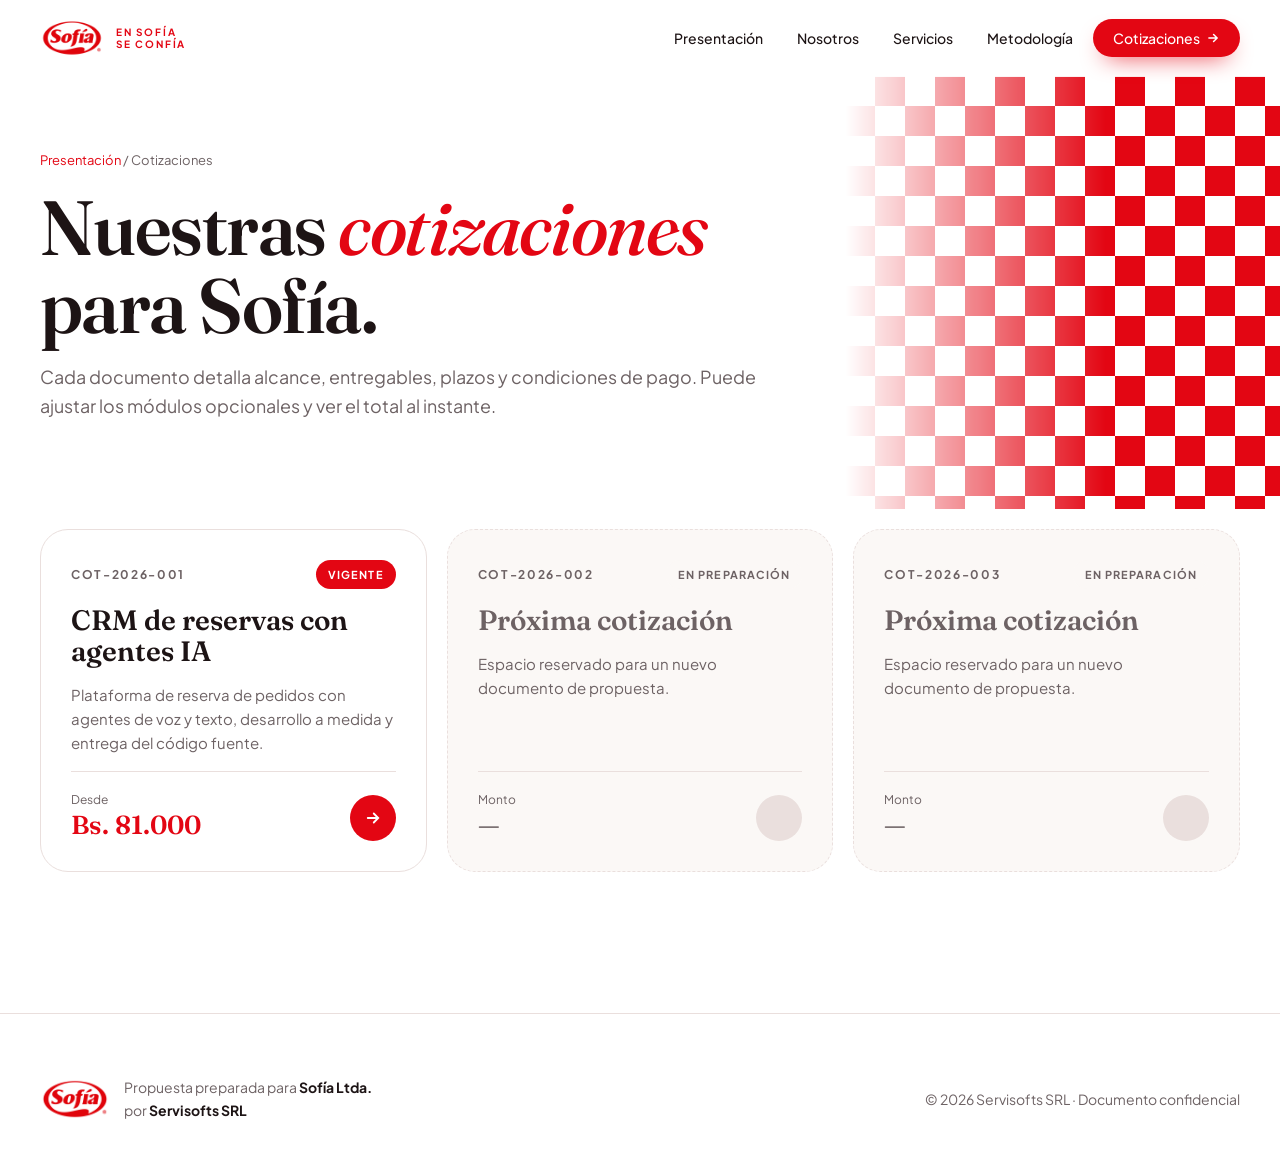
==== cotizaciones/index.html @ 91296dd4 "cambios" ====
<!DOCTYPE html>
<html lang="es" translate="no">
<head>
  <meta charset="UTF-8">
  <meta name="google" content="notranslate">
  <meta name="viewport" content="width=device-width, initial-scale=1.0, viewport-fit=cover">
  <title>Cotizaciones | Servisofts × Sofía</title>
  <link rel="icon" href="../image/logo.png">
  <link rel="preconnect" href="https://fonts.googleapis.com">
  <link rel="preconnect" href="https://fonts.gstatic.com" crossorigin>
  <link href="https://fonts.googleapis.com/css2?family=Fraunces:ital,opsz,wght@0,9..144,400..700;1,9..144,400..700&family=Plus+Jakarta+Sans:wght@400;500;600;700&display=swap" rel="stylesheet">
  <link rel="stylesheet" href="../style.css">
</head>
<body>

  <header class="nav">
    <div class="wrap nav__inner">
      <a class="nav__brand" href="../index.html" aria-label="Inicio">
        <img src="../image/logo.png" alt="Sofía">
        <small>En Sofía<br>se confía</small>
      </a>
      <button class="nav__toggle" aria-label="Abrir menú" aria-expanded="false">
        <svg width="20" height="20" viewBox="0 0 24 24" fill="none" stroke="currentColor" stroke-width="2.4" stroke-linecap="round"><path d="M4 7h16M4 12h16M4 17h10"/></svg>
      </button>
      <ul class="nav__links">
        <li><a href="../index.html#presentacion">Presentación</a></li>
        <li><a href="../index.html#nosotros">Nosotros</a></li>
        <li><a href="../index.html#servicios">Servicios</a></li>
        <li><a href="../index.html#metodologia">Metodología</a></li>
        <li><a class="nav__cta" href="index.html">Cotizaciones
            <svg width="14" height="14" viewBox="0 0 24 24" fill="none" stroke="currentColor" stroke-width="2.6" stroke-linecap="round"><path d="M5 12h14M13 6l6 6-6 6"/></svg></a></li>
      </ul>
    </div>
  </header>

  <main>
    <section class="page-hero">
      <div class="page-hero__strip checker checker--drift" aria-hidden="true"></div>
      <div class="wrap">
        <nav class="breadcrumb"><a href="../index.html">Presentación</a> / Cotizaciones</nav>
        <h1 class="display reveal">Nuestras <em>cotizaciones</em> para Sofía.</h1>
        <p class="lead reveal" data-delay="1">Cada documento detalla alcance, entregables, plazos y condiciones de pago. Puede ajustar los módulos opcionales y ver el total al instante.</p>
      </div>
    </section>

    <section class="section" style="padding-top:20px">
      <div class="wrap">
        <div class="quotes-grid">
          <a class="qcard reveal" href="crm-agentes-ia/">
            <div class="qcard__top"><span class="qcard__code">COT-2026-001</span><span class="tag tag--solid">Vigente</span></div>
            <h3>CRM de reservas con agentes IA</h3>
            <p>Plataforma de reserva de pedidos con agentes de voz y texto, desarrollo a medida y entrega del código fuente.</p>
            <div class="qcard__foot">
              <div class="qcard__price"><small>Desde</small><b>Bs. 81.000</b></div>
              <span class="qcard__arrow"><svg width="18" height="18" viewBox="0 0 24 24" fill="none" stroke="currentColor" stroke-width="2.4" stroke-linecap="round"><path d="M5 12h14M13 6l6 6-6 6"/></svg></span>
            </div>
          </a>

          <!-- Para agregar una cotización: duplique la carpeta crm-agentes-ia/, cambie el contenido
               y copie esta tarjeta como <a class="qcard" href="nuevo-archivo.html">…</a> -->
          <div class="qcard qcard--soon reveal" data-delay="1">
            <div class="qcard__top"><span class="qcard__code">COT-2026-002</span><span class="tag tag--muted">En preparación</span></div>
            <h3>Próxima cotización</h3>
            <p>Espacio reservado para un nuevo documento de propuesta.</p>
            <div class="qcard__foot"><div class="qcard__price"><small>Monto</small><b>—</b></div><span class="qcard__arrow"></span></div>
          </div>
          <div class="qcard qcard--soon reveal" data-delay="2">
            <div class="qcard__top"><span class="qcard__code">COT-2026-003</span><span class="tag tag--muted">En preparación</span></div>
            <h3>Próxima cotización</h3>
            <p>Espacio reservado para un nuevo documento de propuesta.</p>
            <div class="qcard__foot"><div class="qcard__price"><small>Monto</small><b>—</b></div><span class="qcard__arrow"></span></div>
          </div>
        </div>
      </div>
    </section>
  </main>

  <footer class="footer">
    <div class="wrap footer__inner">
      <div class="footer__brand">
        <img src="../image/logo.png" alt="Sofía">
        <div>Propuesta preparada para <b>Sofía Ltda.</b><br>por <b>Servisofts SRL</b></div>
      </div>
      <div>© <span data-year>2026</span> Servisofts SRL · Documento confidencial</div>
    </div>
  </footer>

  <script src="../index.js"></script>
</body>
</html>
---- style.css ----
/* ==========================================================
   Servisofts × Sofía — Propuesta
   Paleta: rojo Sofía + blanco, con el damero del backdrop
   ========================================================== */

:root {
  --red: #e30613;
  --red-deep: #b8000c;
  --red-ink: #7a0008;
  --white: #ffffff;
  --paper: #fbf8f6;
  --ink: #1d1415;
  --muted: #6d6264;
  --line: #eadfdd;
  --radius: 22px;
  --pill: 999px;
  --max: 1200px;
  --display: "Fraunces", Georgia, "Times New Roman", serif;
  --sans: "Plus Jakarta Sans", system-ui, -apple-system, "Segoe UI", sans-serif;
  --ease: cubic-bezier(.2, .7, .1, 1);
  --check: 72px;
}

*, *::before, *::after { box-sizing: border-box; }

html { scroll-behavior: smooth; scroll-padding-top: 90px; }

body {
  margin: 0;
  overflow-x: hidden;
  font-family: var(--sans);
  color: var(--ink);
  background: var(--white);
  line-height: 1.6;
  -webkit-font-smoothing: antialiased;
}

img { max-width: 100%; display: block; }
a { color: inherit; }

.wrap { width: min(var(--max), 100% - 40px); margin-inline: auto; }

/* ---------- Damero (patrón del backdrop) ---------- */
.checker {
  background:
    conic-gradient(var(--red) 25%, var(--white) 0 50%, var(--red) 0 75%, var(--white) 0)
    0 0 / var(--check) var(--check);
}
.checker--drift { animation: drift 18s linear infinite; }
@keyframes drift { to { background-position: var(--check) var(--check); } }

/* ---------- Navegación ---------- */
.nav {
  position: fixed;
  inset: 0 0 auto 0;
  z-index: 50;
  padding-top: env(safe-area-inset-top, 0px);
  background: rgba(255, 255, 255, .86);
  backdrop-filter: saturate(1.4) blur(14px);
  -webkit-backdrop-filter: saturate(1.4) blur(14px);
  border-bottom: 1px solid transparent;
  transition: border-color .3s, box-shadow .3s;
}
.nav.is-scrolled { border-color: var(--line); box-shadow: 0 8px 30px -18px rgba(122, 0, 8, .35); }

.nav__inner {
  display: flex;
  align-items: center;
  gap: 28px;
  height: 76px;
}
.nav__brand { display: flex; align-items: center; gap: 12px; text-decoration: none; }
.nav__brand img { width: 64px; height: auto; margin: -8px 0; }
.nav__brand small {
  font-size: 10px;
  letter-spacing: .18em;
  text-transform: uppercase;
  color: var(--red);
  font-weight: 700;
  line-height: 1.25;
}

.nav__links {
  display: flex;
  align-items: center;
  gap: 6px;
  margin-left: auto;
  list-style: none;
  padding: 0;
  margin-block: 0;
}
.nav__links > li { position: relative; }
.nav__links a,
.nav__links button {
  display: inline-flex;
  align-items: center;
  gap: 6px;
  padding: 10px 14px;
  font: 500 14px/1 var(--sans);
  color: var(--ink);
  text-decoration: none;
  background: none;
  border: 0;
  border-radius: var(--pill);
  cursor: pointer;
  transition: color .2s, background .2s;
}
.nav__links a:hover,
.nav__links button:hover { color: var(--red); }
.nav__links a[aria-current="page"] {
  text-decoration: underline;
  text-underline-offset: 6px;
  text-decoration-thickness: 2px;
}

.nav__cta {
  background: var(--red) !important;
  color: var(--white) !important;
  padding: 12px 20px !important;
  box-shadow: 0 10px 24px -12px var(--red);
}
.nav__cta:hover { background: var(--red-deep) !important; }
.nav__cta svg { transition: transform .3s var(--ease); }
.has-menu.is-open .nav__cta svg { transform: rotate(180deg); }

/* Menú desplegable de cotizaciones */
.menu {
  position: absolute;
  right: 0;
  top: calc(100% + 12px);
  width: 340px;
  padding: 10px;
  background: var(--white);
  border: 1px solid var(--line);
  border-radius: 18px;
  box-shadow: 0 30px 60px -30px rgba(122, 0, 8, .45);
  opacity: 0;
  visibility: hidden;
  transform: translateY(-6px);
  transition: opacity .25s, transform .25s var(--ease), visibility .25s;
}
.has-menu.is-open .menu { opacity: 1; visibility: visible; transform: none; }
.menu__head {
  padding: 10px 12px 12px;
  font-size: 11px;
  letter-spacing: .16em;
  text-transform: uppercase;
  color: var(--muted);
  font-weight: 700;
}
.menu a {
  display: grid !important;
  grid-template-columns: 40px 1fr;
  gap: 12px;
  align-items: center;
  padding: 10px 12px !important;
  border-radius: 12px !important;
  line-height: 1.3 !important;
}
.menu a:hover { background: var(--paper); color: var(--ink) !important; }
.menu a b { display: block; font-weight: 600; font-size: 14px; }
.menu a span { font-size: 12px; color: var(--muted); }
.menu__num {
  width: 40px;
  height: 40px;
  border-radius: 12px;
  display: grid;
  place-items: center;
  font: italic 600 16px var(--display);
  color: var(--white);
  background: var(--red);
}
.menu__all {
  display: flex !important;
  justify-content: center;
  margin-top: 6px;
  color: var(--red) !important;
  font-weight: 600 !important;
  border-top: 1px solid var(--line);
  border-radius: 0 !important;
  padding-top: 14px !important;
}
.menu__all:hover { background: none !important; }

.nav__toggle {
  display: none;
  margin-left: auto;
  width: 44px;
  height: 44px;
  border: 0;
  border-radius: 50%;
  background: var(--red);
  color: var(--white);
  cursor: pointer;
}

/* ---------- Botones ---------- */
.btn {
  display: inline-flex;
  align-items: center;
  gap: 10px;
  padding: 15px 28px;
  font: 600 15px/1 var(--sans);
  letter-spacing: .01em;
  border-radius: var(--pill);
  text-decoration: none;
  border: 2px solid var(--red);
  transition: background .25s, color .25s, transform .25s var(--ease), box-shadow .25s;
}
.btn--red { background: var(--red); color: var(--white); box-shadow: 0 16px 30px -16px var(--red); }
.btn--red:hover { background: var(--red-deep); border-color: var(--red-deep); transform: translateY(-2px); }
.btn--ghost { color: var(--red); background: var(--white); }
.btn--ghost:hover { background: var(--red); color: var(--white); }
.btn--white { background: var(--white); color: var(--red); border-color: var(--white); }
.btn--white:hover { transform: translateY(-2px); box-shadow: 0 16px 30px -16px rgba(0, 0, 0, .5); }

/* ---------- Tipografía ---------- */
.eyebrow {
  display: inline-flex;
  align-items: center;
  gap: 10px;
  font-size: 12px;
  font-weight: 700;
  letter-spacing: .2em;
  text-transform: uppercase;
  color: var(--red);
}
.eyebrow::before {
  content: "";
  width: 14px;
  height: 14px;
  background:
    conic-gradient(var(--red) 25%, transparent 0 50%, var(--red) 0 75%, transparent 0) 0 0 / 7px 7px;
  outline: 1px solid var(--red);
}

.display {
  font-family: var(--display);
  font-weight: 600;
  letter-spacing: -.02em;
  line-height: 1.02;
  margin: 0;
}
.display em { font-style: italic; color: var(--red); font-weight: 500; }

.lead { font-size: clamp(16px, 1.4vw, 19px); color: var(--muted); max-width: 58ch; }

/* ---------- Hero ---------- */
.hero {
  position: relative;
  min-height: 100svh;
  display: grid;
  grid-template-columns: minmax(0, 1.05fr) minmax(0, 1fr);
  padding-top: 76px;
  overflow: hidden;
}
.hero__copy {
  display: flex;
  flex-direction: column;
  justify-content: center;
  gap: 28px;
  padding: 60px clamp(20px, 6vw, 90px);
}
.hero__title { font-size: clamp(44px, 6.4vw, 96px); }
.hero__meta {
  display: flex;
  flex-wrap: wrap;
  gap: 28px;
  padding-top: 26px;
  border-top: 1px solid var(--line);
  font-size: 13px;
  color: var(--muted);
}
.hero__meta b { display: block; color: var(--ink); font-size: 15px; }
.hero__actions { display: flex; flex-wrap: wrap; gap: 12px; }

.hero__art { position: relative; --check: 88px; }
.hero__art::after {
  content: "";
  position: absolute;
  inset: 0;
  background: linear-gradient(90deg, var(--white) 0%, rgba(255, 255, 255, 0) 22%);
  pointer-events: none;
}
.hero__oval {
  position: absolute;
  left: 50%;
  top: 50%;
  width: min(78%, 480px);
  aspect-ratio: 1.6;
  translate: -50% -50%;
  display: grid;
  place-items: center;
  background: var(--white);
  border-radius: 50%;
  box-shadow: 0 40px 80px -30px rgba(122, 0, 8, .6), 0 0 0 10px rgba(255, 255, 255, .5);
  z-index: 1;
  overflow: hidden;
  animation: float 7s ease-in-out infinite;
}
.hero__oval img {
  position: absolute;
  inset: 0;
  width: 100%;
  height: 100%;
  object-fit: cover;          /* recorta el blanco sobrante del PNG cuadrado */
  transform: scale(.86);      /* margen para que el óvalo del logo respire */
}
@keyframes float { 50% { transform: translateY(-12px) rotate(-1.5deg); } }

.hero__badge {
  position: absolute;
  z-index: 2;
  right: 8%;
  bottom: 12%;
  padding: 16px 22px;
  background: var(--red);
  color: var(--white);
  border-radius: 18px;
  font-size: 13px;
  line-height: 1.3;
  box-shadow: 0 20px 40px -20px rgba(0, 0, 0, .5);
  rotate: -4deg;
}
.hero__badge b { display: block; font: italic 600 26px/1.1 var(--display); }

/* ---------- Cinta ---------- */
.ribbon {
  background: var(--red);
  color: var(--white);
  overflow: hidden;
  padding: 18px 0;
}
.ribbon__track {
  display: flex;
  gap: 48px;
  width: max-content;
  animation: marquee 32s linear infinite;
  font: italic 500 clamp(22px, 2.6vw, 34px)/1 var(--display);
  white-space: nowrap;
}
.ribbon__track span::after { content: "✦"; margin-left: 48px; font-style: normal; font-size: .6em; vertical-align: middle; }
@keyframes marquee { to { transform: translateX(-50%); } }

/* ---------- Secciones ---------- */
.section { padding-block: clamp(80px, 11vw, 150px); }
.section--paper { background: var(--paper); }
.section__head {
  display: grid;
  grid-template-columns: 110px 1fr;
  gap: 24px;
  margin-bottom: 64px;
}
.section__num {
  font: italic 500 64px/1 var(--display);
  color: var(--red);
  -webkit-text-stroke: 0;
}
.section__head h2 { font-size: clamp(34px, 4.6vw, 64px); margin-top: 14px; }
.section__head .lead { margin-top: 18px; }

/* Nosotros */
.about {
  display: grid;
  grid-template-columns: 1.2fr 1fr;
  gap: clamp(30px, 6vw, 80px);
  align-items: start;
}
.about__text p { font-size: 18px; margin: 0 0 18px; }
.about__text p:first-child::first-letter {
  float: left;
  font: italic 600 86px/.8 var(--display);
  color: var(--red);
  margin: 8px 12px 0 0;
}
.stats { display: grid; grid-template-columns: 1fr 1fr; gap: 14px; }
.stat {
  padding: 26px;
  border-radius: var(--radius);
  background: var(--white);
  border: 1px solid var(--line);
}
.stat:nth-child(2), .stat:nth-child(3) { background: var(--red); color: var(--white); border-color: var(--red); }
.stat b { display: block; font: 600 48px/1 var(--display); letter-spacing: -.02em; }
.stat span { font-size: 14px; opacity: .8; }

/* Reto / citas */
.quote {
  position: relative;
  margin: 0;
  padding: clamp(40px, 6vw, 80px);
  border-radius: 36px;
  color: var(--white);
  background: var(--red);
  overflow: hidden;
}
.quote::before {
  content: "";
  position: absolute;
  right: -40px;
  top: -40px;
  width: 280px;
  height: 280px;
  --check: 56px;
  background:
    conic-gradient(rgba(255,255,255,.14) 25%, transparent 0 50%, rgba(255,255,255,.14) 0 75%, transparent 0)
    0 0 / var(--check) var(--check);
  border-radius: 50%;
}
.quote p {
  position: relative;
  margin: 0;
  font: italic 400 clamp(26px, 3.4vw, 46px)/1.2 var(--display);
  max-width: 24ch;
}
.quote cite { position: relative; display: block; margin-top: 26px; font: normal 600 13px var(--sans); letter-spacing: .16em; text-transform: uppercase; opacity: .85; }

.goals { display: grid; grid-template-columns: repeat(3, 1fr); gap: 18px; margin-top: 18px; }
.goal { padding: 30px; border: 1px solid var(--line); border-radius: var(--radius); background: var(--white); }
.goal h3 { margin: 16px 0 8px; font: 600 22px/1.2 var(--display); }
.goal p { margin: 0; color: var(--muted); font-size: 15px; }
.goal__icon {
  width: 48px; height: 48px;
  display: grid; place-items: center;
  border-radius: 14px;
  background: #fde9ea;
  color: var(--red);
}

/* Servicios */
.services { display: grid; grid-template-columns: repeat(4, 1fr); gap: 1px; background: var(--line); border: 1px solid var(--line); border-radius: var(--radius); overflow: hidden; }
.service {
  position: relative;
  padding: 36px 28px 40px;
  background: var(--white);
  transition: background .35s, color .35s;
  isolation: isolate;
}
.service::after {
  content: "";
  position: absolute;
  inset: auto 0 0 0;
  height: 6px;
  --check: 12px;
  background: conic-gradient(var(--red) 25%, var(--white) 0 50%, var(--red) 0 75%, var(--white) 0) 0 0 / var(--check) var(--check);
  transform: scaleX(0);
  transform-origin: left;
  transition: transform .5s var(--ease);
}
.service:hover::after { transform: scaleX(1); }
.service__n { font: italic 500 15px var(--display); color: var(--red); }
.service h3 { font: 600 24px/1.15 var(--display); margin: 60px 0 12px; }
.service p { margin: 0; font-size: 15px; color: var(--muted); }
.service ul { margin: 18px 0 0; padding: 0; list-style: none; font-size: 14px; }
.service li { padding: 6px 0; border-top: 1px dashed var(--line); }

/* Metodología */
.steps { position: relative; display: grid; grid-template-columns: repeat(5, 1fr); gap: 16px; counter-reset: step; }
.steps::before {
  content: "";
  position: absolute;
  left: 0; right: 0; top: 27px;
  height: 2px;
  background: repeating-linear-gradient(90deg, var(--red) 0 10px, transparent 10px 18px);
}
.step { position: relative; counter-increment: step; }
.step__dot {
  width: 56px; height: 56px;
  display: grid; place-items: center;
  border-radius: 50%;
  background: var(--white);
  border: 2px solid var(--red);
  color: var(--red);
  font: italic 600 20px var(--display);
}
.step:nth-child(odd) .step__dot { background: var(--red); color: var(--white); }
.step__dot::before { content: counter(step, decimal-leading-zero); }
.step h3 { margin: 22px 0 6px; font: 600 20px/1.2 var(--display); }
.step p { margin: 0; font-size: 14px; color: var(--muted); }
.step small { display: inline-block; margin-top: 12px; font-size: 12px; font-weight: 700; letter-spacing: .1em; text-transform: uppercase; color: var(--red); }

/* Tarjetas de cotización */
.quotes-grid { display: grid; grid-template-columns: repeat(auto-fill, minmax(290px, 1fr)); gap: 20px; }
.qcard {
  position: relative;
  display: flex;
  flex-direction: column;
  gap: 16px;
  min-height: 320px;
  padding: 30px;
  border-radius: 28px;
  background: var(--white);
  border: 1px solid var(--line);
  text-decoration: none;
  overflow: hidden;
  transition: transform .4s var(--ease), box-shadow .4s, border-color .4s;
}
.qcard:hover { transform: translateY(-6px); border-color: var(--red); box-shadow: 0 30px 60px -30px rgba(122, 0, 8, .45); }
.qcard__top { display: flex; justify-content: space-between; align-items: center; }
.qcard__code { font-size: 12px; font-weight: 700; letter-spacing: .14em; color: var(--muted); }
.tag {
  padding: 6px 12px;
  font-size: 11px;
  font-weight: 700;
  letter-spacing: .1em;
  text-transform: uppercase;
  border-radius: var(--pill);
  background: #fde9ea;
  color: var(--red);
}
.tag--solid { background: var(--red); color: var(--white); }
.tag--muted { background: var(--paper); color: var(--muted); }
.qcard h3 { margin: 0; font: 600 28px/1.1 var(--display); }
.qcard p { margin: 0; color: var(--muted); font-size: 15px; }
.qcard__foot { margin-top: auto; display: flex; align-items: end; justify-content: space-between; padding-top: 18px; border-top: 1px solid var(--line); }
.qcard__price small { display: block; font-size: 12px; color: var(--muted); }
.qcard__price b { font: 600 26px var(--display); color: var(--red); }
.qcard__arrow {
  width: 46px; height: 46px;
  display: grid; place-items: center;
  border-radius: 50%;
  background: var(--red);
  color: var(--white);
  transition: transform .4s var(--ease);
}
.qcard:hover .qcard__arrow { transform: rotate(-45deg); }
.qcard--soon { background: var(--paper); border-style: dashed; pointer-events: none; }
.qcard--soon h3, .qcard--soon .qcard__price b { color: var(--muted); }
.qcard--soon .qcard__arrow { background: var(--line); }

.quote-link {
  display: flex;
  align-items: center;
  justify-content: space-between;
  gap: 20px;
  padding: 28px 32px;
  border-radius: 28px;
  border: 1px solid var(--line);
  text-decoration: none;
  transition: border-color .4s, box-shadow .4s, transform .4s var(--ease);
}
.quote-link:hover { transform: translateY(-4px); border-color: var(--red); box-shadow: 0 30px 60px -30px rgba(122, 0, 8, .45); }
.quote-link b { display: block; font: 600 clamp(24px, 3vw, 34px)/1.1 var(--display); }
.quote-link__text span { color: var(--muted); font-size: 15px; }
.quote-link:hover .qcard__arrow { transform: rotate(-45deg); }

/* CTA final */
.cta {
  position: relative;
  padding: clamp(60px, 9vw, 120px) clamp(24px, 6vw, 90px);
  border-radius: 40px;
  overflow: hidden;
  text-align: center;
  --check: 64px;
}
.cta__panel {
  position: relative;
  max-width: 720px;
  margin-inline: auto;
  padding: clamp(36px, 6vw, 64px);
  background: var(--white);
  border-radius: 32px;
  box-shadow: 0 40px 80px -30px rgba(122, 0, 8, .6);
}
.cta__panel h2 { font-size: clamp(32px, 4.4vw, 56px); }
.cta__panel .lead { margin: 18px auto 30px; }
.cta__contact { display: flex; flex-wrap: wrap; justify-content: center; gap: 12px; }

/* ---------- Footer ---------- */
.footer { padding: 50px 0 calc(40px + env(safe-area-inset-bottom, 0px)); border-top: 1px solid var(--line); font-size: 14px; color: var(--muted); }
.footer__inner { display: flex; flex-wrap: wrap; justify-content: space-between; align-items: center; gap: 20px; }
.footer__brand { display: flex; align-items: center; gap: 14px; }
.footer__brand img { width: 70px; }
.footer b { color: var(--ink); }

/* ---------- Páginas internas (cotizaciones) ---------- */
.page-hero {
  position: relative;
  padding: 150px 0 70px;
  overflow: hidden;
}
.page-hero__strip {
  position: absolute;
  right: 0; top: 76px; bottom: 0;
  width: 34%;
  --check: 60px;
  mask-image: linear-gradient(90deg, transparent, #000 60%);
  -webkit-mask-image: linear-gradient(90deg, transparent, #000 60%);
}
.page-hero h1 { font-size: clamp(42px, 6vw, 84px); max-width: 14ch; margin-top: 18px; position: relative; }
.page-hero .lead { margin-top: 18px; position: relative; }
.breadcrumb { font-size: 13px; color: var(--muted); position: relative; }
.breadcrumb a { color: var(--red); text-decoration: none; }

/* Documento de cotización */
.doc {
  display: grid;
  grid-template-columns: 1fr 340px;
  gap: 30px;
  align-items: start;
}
.doc__main { display: grid; gap: 24px; }
.card {
  padding: clamp(24px, 4vw, 40px);
  background: var(--white);
  border: 1px solid var(--line);
  border-radius: 28px;
}
.card h2 { margin: 0 0 18px; font: 600 28px/1.15 var(--display); }
.card h2 em { color: var(--red); }
.card p { margin: 0 0 12px; }
.card ul.check { margin: 0; padding: 0; list-style: none; display: grid; gap: 10px; }
.card ul.check li { position: relative; padding-left: 34px; }
.card ul.check li::before {
  content: "";
  position: absolute;
  left: 0; top: 2px;
  width: 22px; height: 22px;
  border-radius: 50%;
  background: var(--red) url("data:image/svg+xml,%3Csvg xmlns='http://www.w3.org/2000/svg' viewBox='0 0 24 24' fill='none' stroke='white' stroke-width='3' stroke-linecap='round' stroke-linejoin='round'%3E%3Cpath d='M5 12l5 5L20 7'/%3E%3C/svg%3E") center / 12px no-repeat;
}

.doc__meta { display: grid; grid-template-columns: repeat(auto-fit, minmax(160px, 1fr)); gap: 18px; }
.doc__meta div { padding: 18px 20px; border-radius: 16px; background: var(--paper); }
.doc__meta small { display: block; font-size: 11px; letter-spacing: .14em; text-transform: uppercase; color: var(--muted); font-weight: 700; }
.doc__meta b { font-size: 16px; }

.table-wrap { overflow-x: auto; margin: 0 -8px; }
table.items { width: 100%; min-width: 560px; border-collapse: collapse; font-size: 15px; }
.items th {
  text-align: left;
  font-size: 11px;
  letter-spacing: .14em;
  text-transform: uppercase;
  color: var(--muted);
  padding: 12px 8px;
  border-bottom: 2px solid var(--red);
}
.items td { padding: 18px 8px; border-bottom: 1px solid var(--line); vertical-align: top; }
.items td:nth-child(2) { white-space: nowrap; }
.items td small { display: block; color: var(--muted); font-size: 13px; margin-top: 2px; }
.items .num { text-align: right; white-space: nowrap; font-variant-numeric: tabular-nums; }
.items tr.is-optional td { color: var(--muted); }
.items label { display: inline-flex; align-items: center; gap: 8px; cursor: pointer; }
.items input[type="checkbox"] { accent-color: var(--red); width: 18px; height: 18px; }

.summary { position: sticky; top: 100px; overflow: hidden; padding: 0; }
.summary__head { padding: 28px 30px; color: var(--white); background: var(--red); position: relative; overflow: hidden; }
.summary__head::after {
  content: "";
  position: absolute;
  right: -30px; top: -30px;
  width: 140px; height: 140px;
  background: conic-gradient(rgba(255,255,255,.16) 25%, transparent 0 50%, rgba(255,255,255,.16) 0 75%, transparent 0) 0 0 / 28px 28px;
  border-radius: 50%;
}
.summary__head small { font-size: 11px; letter-spacing: .16em; text-transform: uppercase; opacity: .85; font-weight: 700; }
.summary__head b { display: block; font: 600 34px/1.1 var(--display); margin-top: 8px; font-variant-numeric: tabular-nums; white-space: nowrap; }
.summary__body { padding: 24px 30px 30px; display: grid; gap: 12px; font-size: 14px; }
.summary__row { display: flex; justify-content: space-between; gap: 10px; }
.summary__row span:last-child { font-weight: 600; font-variant-numeric: tabular-nums; }
.summary__row--monthly { flex-direction: column; gap: 2px; padding: 12px 14px; border-radius: 12px; background: #fde9ea; color: var(--red-ink); }
.summary__row--monthly small { display: block; font-size: 12px; opacity: .75; }
.summary__row--monthly span:last-child { font: 600 20px var(--display); }
.summary__row--monthly span:last-child { color: var(--red); }
.summary__body hr { border: 0; border-top: 1px dashed var(--line); margin: 6px 0; width: 100%; }
.summary__body .btn { justify-content: center; }
.summary__note { font-size: 12px; color: var(--muted); margin: 0; }

.payments { display: grid; grid-template-columns: repeat(3, 1fr); gap: 14px; }
.payment { padding: 22px; border-radius: 18px; border: 1px solid var(--line); }
.payment b { display: block; font: 600 34px/1 var(--display); color: var(--red); }
.payment span { font-size: 14px; color: var(--muted); }

.sign { display: grid; grid-template-columns: 1fr 1fr; gap: 30px; margin-top: 30px; }
.sign div { padding-top: 60px; border-top: 1px solid var(--ink); font-size: 13px; color: var(--muted); }
.sign b { display: block; color: var(--ink); font-size: 15px; }

/* ---------- Casos reales: audios y chats ---------- */
.card__lead { color: var(--muted); max-width: 62ch; }
.card__sub {
  margin: 30px 0 14px;
  font-size: 12px;
  font-weight: 700;
  letter-spacing: .16em;
  text-transform: uppercase;
  color: var(--red);
}
.card__note { margin: 14px 0 0 !important; font-size: 12px; color: var(--muted); }

.audios { display: grid; gap: 10px; }
.audio {
  display: grid;
  grid-template-columns: 150px minmax(0, 1fr);
  align-items: center;
  gap: 16px;
  margin: 0;
  padding: 12px 16px;
  border-radius: 16px;
  background: var(--paper);
}
.audio figcaption b { display: block; font-size: 15px; }
.audio figcaption span { font-size: 12px; color: var(--muted); }
.audio audio { width: 100%; height: 40px; accent-color: var(--red); }

.tabs__bar { display: flex; flex-wrap: wrap; gap: 8px; margin-bottom: 16px; }
.tabs__bar button {
  padding: 10px 18px;
  font: 600 13px var(--sans);
  color: var(--red);
  background: var(--white);
  border: 2px solid var(--red);
  border-radius: var(--pill);
  cursor: pointer;
  transition: background .2s, color .2s;
}
.tabs__bar button[aria-selected="true"] { background: var(--red); color: var(--white); }

.chat__stats { display: grid; grid-template-columns: repeat(3, minmax(0, 1fr)); gap: 10px; margin-bottom: 14px; }
.chat__stats div { padding: 14px 16px; border-radius: 14px; border: 1px solid var(--line); }
.chat__stats div:first-child { background: var(--red); border-color: var(--red); color: var(--white); }
.chat__stats b { display: block; font: 600 22px/1.15 var(--display); }
.chat__stats span { font-size: 12px; opacity: .8; }

.chat {
  display: flex;
  flex-direction: column;
  gap: 8px;
  max-height: 560px;
  overflow-y: auto;
  padding: 20px;
  border-radius: 20px;
  background:
    conic-gradient(rgba(227, 6, 19, .035) 25%, transparent 0 50%, rgba(227, 6, 19, .035) 0 75%, transparent 0) 0 0 / 36px 36px,
    var(--paper);
  border: 1px solid var(--line);
}
.chat__msg {
  position: relative;
  max-width: min(78%, 440px);
  padding: 8px 12px 20px;
  border-radius: 14px;
  font-size: 14px;
  line-height: 1.45;
  box-shadow: 0 1px 1px rgba(0, 0, 0, .06);
}
.chat__msg--in { align-self: flex-start; background: var(--white); border-top-left-radius: 4px; }
.chat__msg--out { align-self: flex-end; background: #fde9ea; border-top-right-radius: 4px; }
.chat__msg--a { background: var(--red); color: var(--white); }
.chat__who { display: block; font-size: 11px; font-weight: 700; letter-spacing: .04em; color: var(--red); margin-bottom: 2px; }
.chat__msg--a .chat__who { color: rgba(255, 255, 255, .85); }
.chat__text { white-space: pre-line; overflow-wrap: anywhere; }
.chat__msg time { position: absolute; right: 10px; bottom: 4px; font-size: 10px; opacity: .6; }
.chat__voice { display: inline-flex; align-items: center; gap: 6px; font-style: italic; color: var(--muted); }

@media (max-width: 560px) {
  .audio { grid-template-columns: minmax(0, 1fr); gap: 8px; }
  .chat__stats { grid-template-columns: minmax(0, 1fr); }
  .chat { padding: 12px; }
  .chat__msg { max-width: 90%; }
}

/* ---------- Animación de entrada ---------- */
.reveal { opacity: 0; transform: translateY(28px); transition: opacity .9s var(--ease), transform .9s var(--ease); }
.reveal.is-in { opacity: 1; transform: none; }
.reveal[data-delay="1"] { transition-delay: .1s; }
.reveal[data-delay="2"] { transition-delay: .2s; }
.reveal[data-delay="3"] { transition-delay: .3s; }

@media (prefers-reduced-motion: reduce) {
  *, *::before, *::after { animation: none !important; transition: none !important; }
  .reveal { opacity: 1; transform: none; }
}

/* ---------- Responsive ---------- */
@media (max-width: 1020px) {
  .services { grid-template-columns: repeat(2, 1fr); }
  .steps { grid-template-columns: 1fr; gap: 28px; }
  .steps::before { left: 27px; right: auto; top: 0; bottom: 0; width: 2px; height: auto; background: repeating-linear-gradient(180deg, var(--red) 0 10px, transparent 10px 18px); }
  .step { display: grid; grid-template-columns: 56px 1fr; column-gap: 20px; }
  .step h3 { margin-top: 4px; }
  .step > :not(.step__dot) { grid-column: 2; }
  .step__dot { grid-row: span 3; }
  .doc { grid-template-columns: 1fr; }
  .summary { position: static; }
}

@media (max-width: 860px) {
  .nav__toggle { display: grid; place-items: center; }
  .nav__links {
    position: absolute;
    top: 100%;
    left: 0; right: 0;
    flex-direction: column;
    align-items: stretch;
    gap: 2px;
    padding: 12px 20px 24px;
    background: var(--white);
    border-bottom: 1px solid var(--line);
    display: none;
  }
  .nav.is-open .nav__links { display: flex; }
  .nav__links a, .nav__links button { width: 100%; padding: 14px 12px; justify-content: space-between; }
  .menu { position: static; width: auto; box-shadow: none; margin-top: 8px; display: none; opacity: 1; visibility: visible; transform: none; }
  .has-menu.is-open .menu { display: block; }

  .hero { grid-template-columns: minmax(0, 1fr); min-height: 0; }
  .hero__art { min-height: 420px; order: -1; }
  .hero__art::after { background: linear-gradient(0deg, var(--white) 0%, rgba(255,255,255,0) 30%); }
  .hero__copy { padding-top: 10px; }
  .about { grid-template-columns: minmax(0, 1fr); }
  .nav__brand small { display: none; }
  .goals { grid-template-columns: 1fr; }
  .section__head { grid-template-columns: 1fr; gap: 0; }
  .section__num { font-size: 44px; }
  .payments { grid-template-columns: 1fr; }
  .page-hero__strip { width: 60%; opacity: .5; }
}

@media (max-width: 560px) {
  .services { grid-template-columns: 1fr; }
  .stats { grid-template-columns: 1fr 1fr; }
  .stat b { font-size: 36px; }
  .sign { grid-template-columns: 1fr; }
  .hero__badge { right: 16px; bottom: 16px; }
}

/* ---------- Impresión (cotizaciones a PDF) ---------- */
@media print {
  .chat { max-height: none; overflow: visible; }
  .tabs__panel[hidden] { display: block !important; }
  .tabs__bar, .audios { display: none !important; }
  .nav, .footer, .no-print, .page-hero__strip { display: none !important; }
  .page-hero { padding: 0 0 20px; }
  .section { padding-block: 10px; }
  .doc { grid-template-columns: 1fr; }
  .summary { position: static; }
  .card { break-inside: avoid; border-color: #ddd; }
  .reveal { opacity: 1; transform: none; }
  * { -webkit-print-color-adjust: exact; print-color-adjust: exact; }
}
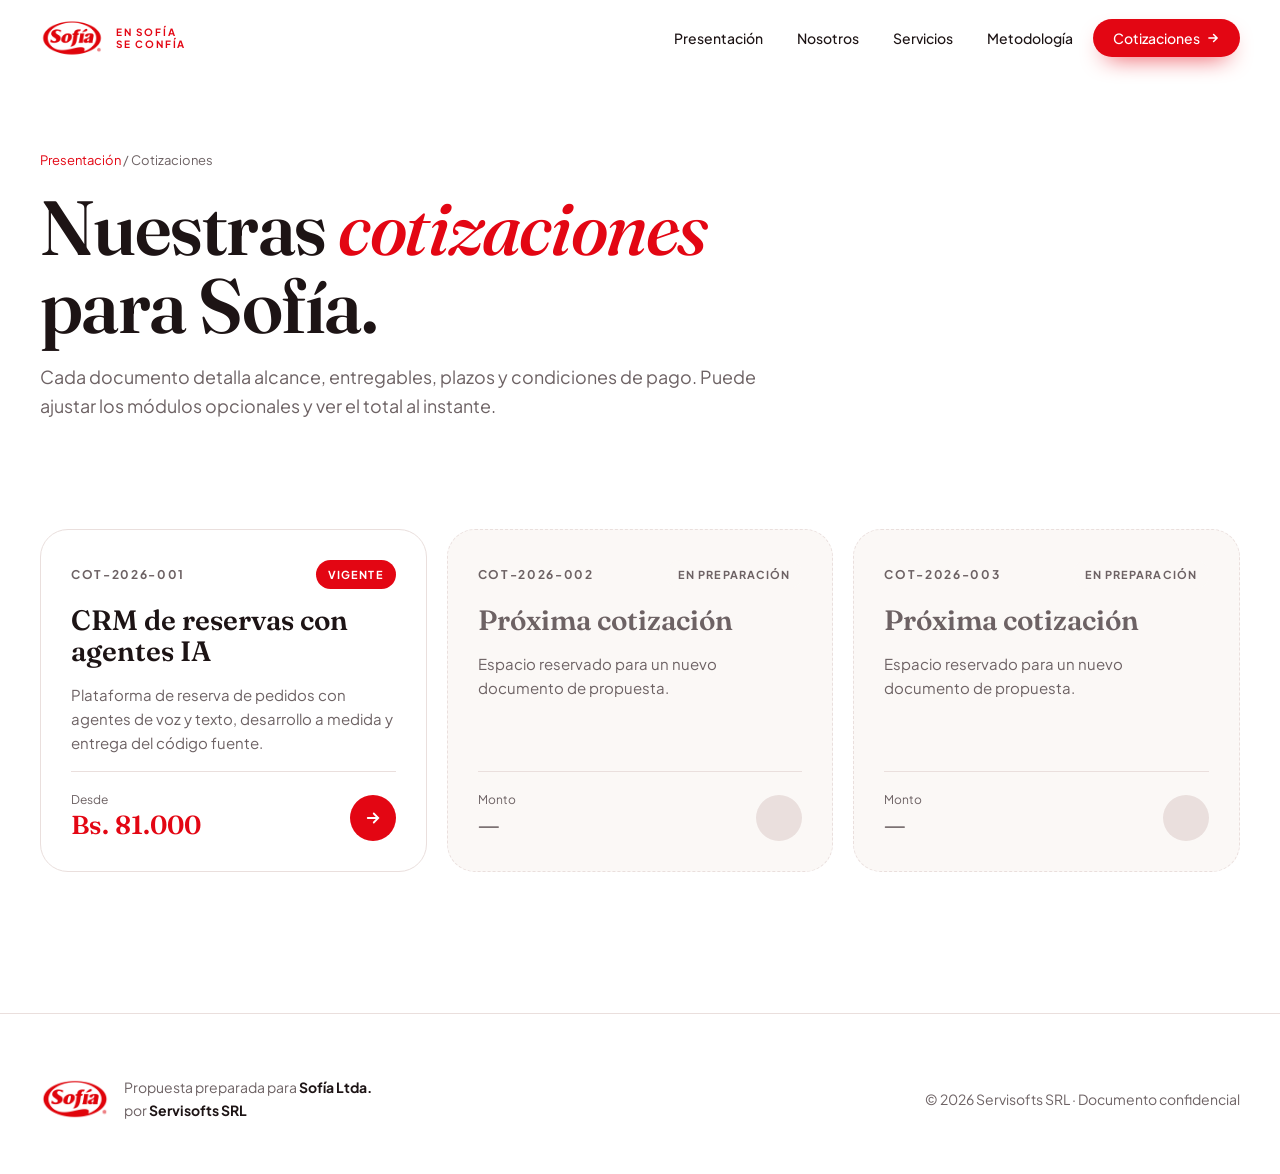
==== commit f07c3b7d: "cambios" ====
--- a/cotizaciones/index.html
+++ b/cotizaciones/index.html
@@ -9,7 +9,7 @@
   <link rel="preconnect" href="https://fonts.googleapis.com">
   <link rel="preconnect" href="https://fonts.gstatic.com" crossorigin>
   <link href="https://fonts.googleapis.com/css2?family=Fraunces:ital,opsz,wght@0,9..144,400..700;1,9..144,400..700&family=Plus+Jakarta+Sans:wght@400;500;600;700&display=swap" rel="stylesheet">
-  <link rel="stylesheet" href="../style.css">
+  <link rel="stylesheet" href="../style.css?v=20261006">
 </head>
 <body>
 
@@ -35,7 +35,6 @@
 
   <main>
     <section class="page-hero">
-      <div class="page-hero__strip checker checker--drift" aria-hidden="true"></div>
       <div class="wrap">
         <nav class="breadcrumb"><a href="../index.html">Presentación</a> / Cotizaciones</nav>
         <h1 class="display reveal">Nuestras <em>cotizaciones</em> para Sofía.</h1>
@@ -85,6 +84,6 @@
     </div>
   </footer>
 
-  <script src="../index.js"></script>
+  <script src="../index.js?v=20260929"></script>
 </body>
 </html>
--- a/style.css
+++ b/style.css
@@ -25,9 +25,12 @@
 
 html { scroll-behavior: smooth; scroll-padding-top: 90px; }
 
+html { overflow-x: hidden; overflow-x: clip; }
+
 body {
   margin: 0;
   overflow-x: hidden;
+  overflow-x: clip;
   font-family: var(--sans);
   color: var(--ink);
   background: var(--white);
@@ -274,7 +277,12 @@
 .hero__meta b { display: block; color: var(--ink); font-size: 15px; }
 .hero__actions { display: flex; flex-wrap: wrap; gap: 12px; }
 
-.hero__art { position: relative; --check: 88px; }
+.hero__art {
+  position: relative;
+  background:
+    radial-gradient(circle at 60% 50%, rgba(227, 6, 19, .07), transparent 60%),
+    var(--paper);
+}
 .hero__art::after {
   content: "";
   position: absolute;
@@ -293,7 +301,7 @@
   place-items: center;
   background: var(--white);
   border-radius: 50%;
-  box-shadow: 0 40px 80px -30px rgba(122, 0, 8, .6), 0 0 0 10px rgba(255, 255, 255, .5);
+  box-shadow: 0 30px 70px -30px rgba(29, 20, 21, .3), 0 0 0 1px var(--line);
   z-index: 1;
   overflow: hidden;
   animation: float 7s ease-in-out infinite;
@@ -551,7 +559,8 @@
   border-radius: 40px;
   overflow: hidden;
   text-align: center;
-  --check: 64px;
+  background: var(--paper);
+  border: 1px solid var(--line);
 }
 .cta__panel {
   position: relative;
@@ -560,7 +569,7 @@
   padding: clamp(36px, 6vw, 64px);
   background: var(--white);
   border-radius: 32px;
-  box-shadow: 0 40px 80px -30px rgba(122, 0, 8, .6);
+  box-shadow: 0 24px 60px -30px rgba(29, 20, 21, .25);
 }
 .cta__panel h2 { font-size: clamp(32px, 4.4vw, 56px); }
 .cta__panel .lead { margin: 18px auto 30px; }
@@ -595,11 +604,11 @@
 /* Documento de cotización */
 .doc {
   display: grid;
-  grid-template-columns: 1fr 340px;
+  grid-template-columns: minmax(0, 1fr) 340px;
   gap: 30px;
   align-items: start;
 }
-.doc__main { display: grid; gap: 24px; }
+.doc__main { display: grid; grid-template-columns: minmax(0, 1fr); gap: 24px; }
 .card {
   padding: clamp(24px, 4vw, 40px);
   background: var(--white);
@@ -659,6 +668,7 @@
 .summary__body { padding: 24px 30px 30px; display: grid; gap: 12px; font-size: 14px; }
 .summary__row { display: flex; justify-content: space-between; gap: 10px; }
 .summary__row span:last-child { font-weight: 600; font-variant-numeric: tabular-nums; }
+.summary__row small { display: block; font-size: 12px; font-weight: 400; color: var(--muted); }
 .summary__row--monthly { flex-direction: column; gap: 2px; padding: 12px 14px; border-radius: 12px; background: #fde9ea; color: var(--red-ink); }
 .summary__row--monthly small { display: block; font-size: 12px; opacity: .75; }
 .summary__row--monthly span:last-child { font: 600 20px var(--display); }
@@ -667,7 +677,7 @@
 .summary__body .btn { justify-content: center; }
 .summary__note { font-size: 12px; color: var(--muted); margin: 0; }
 
-.payments { display: grid; grid-template-columns: repeat(3, 1fr); gap: 14px; }
+.payments { display: grid; grid-template-columns: repeat(auto-fit, minmax(150px, 1fr)); gap: 14px; }
 .payment { padding: 22px; border-radius: 18px; border: 1px solid var(--line); }
 .payment b { display: block; font: 600 34px/1 var(--display); color: var(--red); }
 .payment span { font-size: 14px; color: var(--muted); }
@@ -675,6 +685,48 @@
 .sign { display: grid; grid-template-columns: 1fr 1fr; gap: 30px; margin-top: 30px; }
 .sign div { padding-top: 60px; border-top: 1px solid var(--ink); font-size: 13px; color: var(--muted); }
 .sign b { display: block; color: var(--ink); font-size: 15px; }
+
+/* ---------- Dashboards de KPIs ---------- */
+.kpis { display: grid; grid-template-columns: repeat(2, minmax(0, 1fr)); gap: 12px; margin-top: 20px; }
+.kpi { padding: 18px 20px; border-radius: 18px; border: 1px solid var(--line); }
+.kpi:nth-child(1), .kpi:nth-child(4) { background: var(--paper); }
+.kpi__head { display: flex; align-items: center; gap: 12px; margin-bottom: 10px; }
+.kpi__head b { font: 600 20px var(--display); }
+.kpi__icon { width: 40px; height: 40px; display: grid; place-items: center; border-radius: 12px; background: var(--red); color: var(--white); }
+.kpi ul { margin: 0; padding: 0; list-style: none; display: grid; gap: 6px; font-size: 14px; }
+.kpi li { position: relative; padding-left: 16px; }
+.kpi li::before { content: ""; position: absolute; left: 0; top: .6em; width: 7px; height: 7px; background: var(--red); border-radius: 2px; }
+.kpis__foot { display: flex; flex-wrap: wrap; gap: 8px; margin-top: 14px; }
+.kpis__foot span { padding: 6px 12px; border-radius: var(--pill); background: #fde9ea; color: var(--red); font-size: 12px; font-weight: 700; }
+@media (max-width: 640px) { .kpis { grid-template-columns: minmax(0, 1fr); } }
+
+/* ---------- Tecnologías ---------- */
+.stack { display: grid; grid-template-columns: repeat(3, minmax(0, 1fr)); gap: 10px; margin-top: 20px; }
+@media (max-width: 640px) { .stack { grid-template-columns: repeat(2, minmax(0, 1fr)); } }
+.stack__item {
+  position: relative;
+  display: grid;
+  gap: 4px;
+  align-content: start;
+  padding: 16px 14px;
+  border-radius: 18px;
+  border: 1px solid var(--line);
+  background: var(--white);
+}
+.stack__tag { font-size: 11px; font-weight: 700; letter-spacing: .14em; text-transform: uppercase; color: var(--muted); }
+.stack__item b { font: 600 20px/1.15 var(--display); }
+.stack__item small { font-size: 13px; color: var(--muted); line-height: 1.4; }
+.stack__item em {
+  justify-self: start;
+  margin-top: 8px;
+  padding: 4px 10px;
+  border-radius: var(--pill);
+  background: var(--red);
+  color: var(--white);
+  font: 700 11px var(--sans);
+  letter-spacing: .08em;
+  text-transform: uppercase;
+}
 
 /* ---------- Casos reales: audios y chats ---------- */
 .card__lead { color: var(--muted); max-width: 62ch; }
@@ -755,10 +807,61 @@
 
 @media (max-width: 560px) {
   .audio { grid-template-columns: minmax(0, 1fr); gap: 8px; }
-  .chat__stats { grid-template-columns: minmax(0, 1fr); }
   .chat { padding: 12px; }
   .chat__msg { max-width: 90%; }
 }
+
+/* ---------- Costo mensual de operación ---------- */
+.notice {
+  display: grid;
+  grid-template-columns: 22px minmax(0, 1fr);
+  gap: 12px;
+  margin-top: 16px;
+  padding: 16px 18px;
+  border-radius: 16px;
+  background: #fde9ea;
+  border-left: 4px solid var(--red);
+  color: var(--red-ink);
+  font-size: 14px;
+  line-height: 1.5;
+}
+.notice__icon { color: var(--red); }
+.notice b { color: var(--red); }
+
+.opex { display: grid; grid-template-columns: minmax(0, 1fr) minmax(0, 1.2fr); gap: 20px; margin: 22px 0 24px; }
+.opex__inputs { display: grid; gap: 14px; align-content: start; }
+.opex fieldset { margin: 0; padding: 16px 18px 6px; border: 1px solid var(--line); border-radius: 18px; }
+.opex legend { padding: 0 6px; font-size: 12px; font-weight: 700; letter-spacing: .14em; text-transform: uppercase; color: var(--red); }
+.opex label { display: grid; gap: 4px; margin-bottom: 12px; font-size: 13px; font-weight: 600; }
+.opex label small { font-weight: 400; color: var(--muted); margin-top: -4px; }
+.opex input,
+.opex select {
+  width: 100%;
+  padding: 10px 12px;
+  font: 600 16px var(--sans);
+  color: var(--ink);
+  background: var(--paper);
+  border: 1px solid var(--line);
+  border-radius: 10px;
+}
+.opex select { appearance: auto; font-size: 15px; }
+.opex input:focus,
+.opex select:focus { outline: 2px solid var(--red); outline-offset: 1px; background: var(--white); }
+.opex__results { display: grid; gap: 14px; align-content: start; }
+.opex__block { display: grid; gap: 10px; padding: 18px 20px; border-radius: 18px; background: var(--paper); font-size: 14px; }
+.opex__block h3 { margin: 0 0 4px; font: 600 18px var(--display); }
+.opex__block small { display: block; font-size: 12px; color: var(--muted); }
+.opex__sub { padding-top: 10px; border-top: 1px dashed var(--line); font-weight: 700; }
+.opex__total { padding: 20px; border-radius: 18px; background: var(--red); color: var(--white); }
+.opex__total small { font-size: 11px; font-weight: 700; letter-spacing: .16em; text-transform: uppercase; opacity: .85; }
+.opex__total b { display: block; font: 600 34px/1.15 var(--display); margin: 4px 0 2px; }
+.opex__total span { font-size: 13px; opacity: .85; }
+table.rates { width: 100%; border-collapse: collapse; font-size: 14px; }
+.rates th { text-align: left; font-size: 11px; letter-spacing: .14em; text-transform: uppercase; color: var(--muted); padding: 10px 8px; border-bottom: 2px solid var(--red); }
+.rates td { padding: 12px 8px; border-bottom: 1px solid var(--line); vertical-align: top; }
+.rates td small { display: block; font-size: 12px; color: var(--muted); }
+.rates .num { text-align: right; white-space: nowrap; font-variant-numeric: tabular-nums; }
+@media (max-width: 860px) { .opex { grid-template-columns: minmax(0, 1fr); } }
 
 /* ---------- Animación de entrada ---------- */
 .reveal { opacity: 0; transform: translateY(28px); transition: opacity .9s var(--ease), transform .9s var(--ease); }
@@ -781,7 +884,7 @@
   .step h3 { margin-top: 4px; }
   .step > :not(.step__dot) { grid-column: 2; }
   .step__dot { grid-row: span 3; }
-  .doc { grid-template-columns: 1fr; }
+  .doc { grid-template-columns: minmax(0, 1fr); }
   .summary { position: static; }
 }
 
@@ -825,6 +928,46 @@
   .hero__badge { right: 16px; bottom: 16px; }
 }
 
+/* Cotización en móvil: tabla apilada y bloques compactos */
+@media (max-width: 640px) {
+  .card { padding: 22px 18px; border-radius: 22px; }
+  .card h2 { font-size: 24px; }
+  .doc__meta { grid-template-columns: 1fr 1fr; gap: 10px; }
+  .doc__meta div { padding: 12px 14px; }
+  .doc__meta b { font-size: 14px; }
+
+  .table-wrap { overflow: visible; margin: 0; }
+  table.items { min-width: 0; }
+  .items thead { display: none; }
+  .items, .items tbody { display: block; }
+  .items tr {
+    display: grid;
+    grid-template-columns: minmax(0, 1fr) auto;
+    column-gap: 12px;
+    padding: 14px 0;
+    border-bottom: 1px solid var(--line);
+  }
+  .items td { padding: 0; border: 0; }
+  .items td:first-child { grid-column: 1 / -1; margin-bottom: 6px; }
+  .items td:nth-child(2) { font-size: 13px; color: var(--muted); }
+  .items td.num { font-weight: 600; }
+
+  .payments { gap: 10px; }
+  .payment { padding: 16px 18px; }
+  .payment b { font-size: 28px; }
+
+  .chat__stats { grid-template-columns: repeat(3, minmax(0, 1fr)); gap: 6px; }
+  .chat__stats div { padding: 10px; }
+  .chat__stats b { font-size: 16px; }
+  .chat__stats span { font-size: 11px; line-height: 1.3; display: block; }
+  .chat { max-height: 480px; }
+
+  .summary__head { padding: 22px 20px; }
+  .summary__body { padding: 20px; }
+  .page-hero { padding-top: 124px; }
+  .page-hero__strip { left: 0; right: 0; bottom: auto; top: 76px; width: auto; height: 24px; opacity: 1; --check: 12px; mask-image: none; -webkit-mask-image: none; }
+}
+
 /* ---------- Impresión (cotizaciones a PDF) ---------- */
 @media print {
   .chat { max-height: none; overflow: visible; }
@@ -833,7 +976,7 @@
   .nav, .footer, .no-print, .page-hero__strip { display: none !important; }
   .page-hero { padding: 0 0 20px; }
   .section { padding-block: 10px; }
-  .doc { grid-template-columns: 1fr; }
+  .doc { grid-template-columns: minmax(0, 1fr); }
   .summary { position: static; }
   .card { break-inside: avoid; border-color: #ddd; }
   .reveal { opacity: 1; transform: none; }
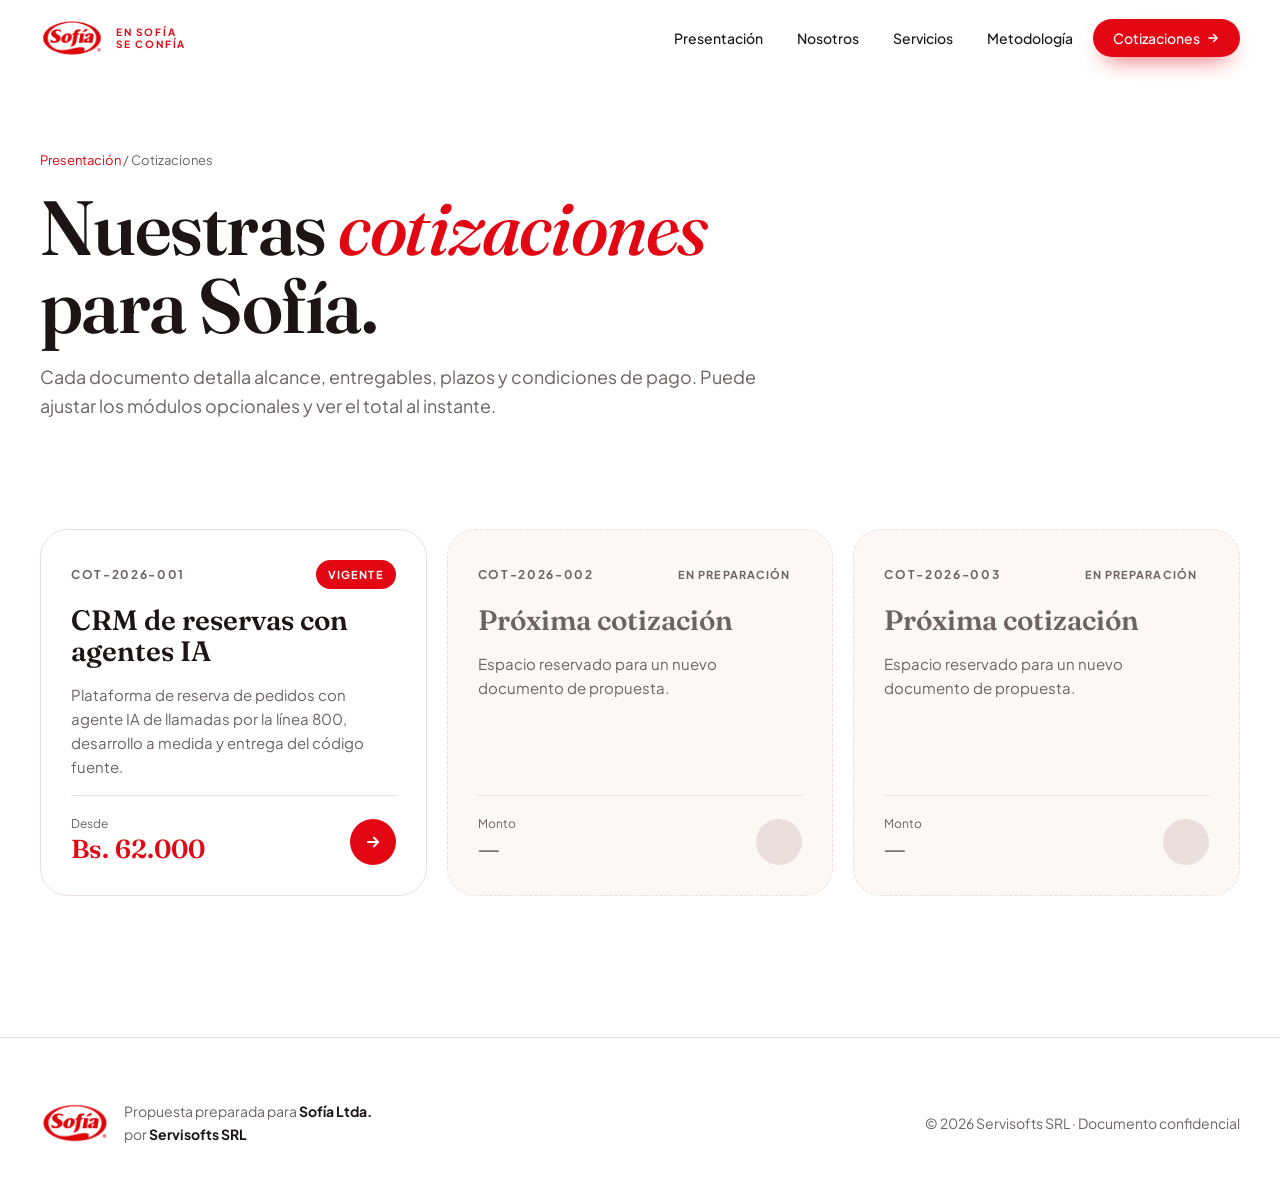
==== commit 9632e9e2: "Cotización: apartado de reuniones y alcance solo con IA de llamadas Registra la primera reunión (pre" ====
--- a/cotizaciones/index.html
+++ b/cotizaciones/index.html
@@ -6,6 +6,21 @@
   <meta name="viewport" content="width=device-width, initial-scale=1.0, viewport-fit=cover">
   <title>Cotizaciones | Servisofts × Sofía</title>
   <link rel="icon" href="../image/logo.png">
+  <meta name="description" content="Cotizaciones de Servisofts para Sofía: alcance, entregables, plazos y condiciones de pago, con el total al instante.">
+  <meta property="og:type" content="website">
+  <meta property="og:site_name" content="Servisofts × Sofía">
+  <meta property="og:locale" content="es_BO">
+  <meta property="og:title" content="Cotizaciones | Servisofts × Sofía">
+  <meta property="og:description" content="Cotizaciones de Servisofts para Sofía: alcance, entregables, plazos y condiciones de pago, con el total al instante.">
+  <meta property="og:url" content="https://s-s-sofia.github.io/cotizaciones/">
+  <meta property="og:image" content="https://s-s-sofia.github.io/image/og-image.jpg?v=20261007">
+  <meta property="og:image:secure_url" content="https://s-s-sofia.github.io/image/og-image.jpg?v=20261007">
+  <meta property="og:image:type" content="image/jpeg">
+  <meta property="og:image:width" content="1200">
+  <meta property="og:image:height" content="630">
+  <meta property="og:image:alt" content="Logo de Sofía junto al lema «En Sofía se confía» de Servisofts SRL">
+  <meta name="twitter:card" content="summary_large_image">
+  <link rel="canonical" href="https://s-s-sofia.github.io/cotizaciones/">
   <link rel="preconnect" href="https://fonts.googleapis.com">
   <link rel="preconnect" href="https://fonts.gstatic.com" crossorigin>
   <link href="https://fonts.googleapis.com/css2?family=Fraunces:ital,opsz,wght@0,9..144,400..700;1,9..144,400..700&family=Plus+Jakarta+Sans:wght@400;500;600;700&display=swap" rel="stylesheet">
@@ -48,9 +63,9 @@
           <a class="qcard reveal" href="crm-agentes-ia/">
             <div class="qcard__top"><span class="qcard__code">COT-2026-001</span><span class="tag tag--solid">Vigente</span></div>
             <h3>CRM de reservas con agentes IA</h3>
-            <p>Plataforma de reserva de pedidos con agentes de voz y texto, desarrollo a medida y entrega del código fuente.</p>
+            <p>Plataforma de reserva de pedidos con agente IA de llamadas por la línea 800, desarrollo a medida y entrega del código fuente.</p>
             <div class="qcard__foot">
-              <div class="qcard__price"><small>Desde</small><b>Bs. 81.000</b></div>
+              <div class="qcard__price"><small>Desde</small><b>Bs. 62.000</b></div>
               <span class="qcard__arrow"><svg width="18" height="18" viewBox="0 0 24 24" fill="none" stroke="currentColor" stroke-width="2.4" stroke-linecap="round"><path d="M5 12h14M13 6l6 6-6 6"/></svg></span>
             </div>
           </a>
--- a/style.css
+++ b/style.css
@@ -727,6 +727,25 @@
   letter-spacing: .08em;
   text-transform: uppercase;
 }
+
+/* ---------- Reuniones con el cliente ---------- */
+.meetings { list-style: none; margin: 20px 0 0; padding: 0; display: grid; gap: 12px; }
+.meeting { border: 1px solid var(--line); border-radius: 16px; padding: 18px 20px; }
+.meeting__head { display: flex; align-items: center; gap: 14px; }
+.meeting__head > div { display: flex; flex-wrap: wrap; align-items: baseline; justify-content: space-between; gap: 4px 12px; flex: 1; min-width: 0; }
+.meeting__head b { font: 600 19px/1.2 var(--display); }
+.meeting__head time { font-size: 13px; font-weight: 700; color: var(--muted); }
+.meeting__n {
+  flex: none; display: grid; place-items: center; width: 32px; height: 32px; border-radius: 50%;
+  background: var(--red); color: var(--white); font-weight: 700; font-size: 14px;
+}
+.meeting__body h3 { margin: 16px 0 8px; font-size: 11px; font-weight: 700; letter-spacing: .14em; text-transform: uppercase; color: var(--muted); }
+.meeting__people { list-style: none; margin: 0; padding: 0; display: grid; grid-template-columns: repeat(2, minmax(0, 1fr)); gap: 8px; }
+.meeting__people li { padding: 10px 14px; border-radius: 12px; background: var(--paper); display: flex; flex-direction: column; }
+.meeting__people span { font-size: 13px; color: var(--muted); line-height: 1.35; }
+.meeting__notes { margin: 0; padding-left: 18px; display: grid; gap: 4px; }
+.meeting__notes li::marker { color: var(--red); }
+@media (max-width: 560px) { .meeting__people { grid-template-columns: minmax(0, 1fr); } .meeting { padding: 14px; } }
 
 /* ---------- Casos reales: audios y chats ---------- */
 .card__lead { color: var(--muted); max-width: 62ch; }
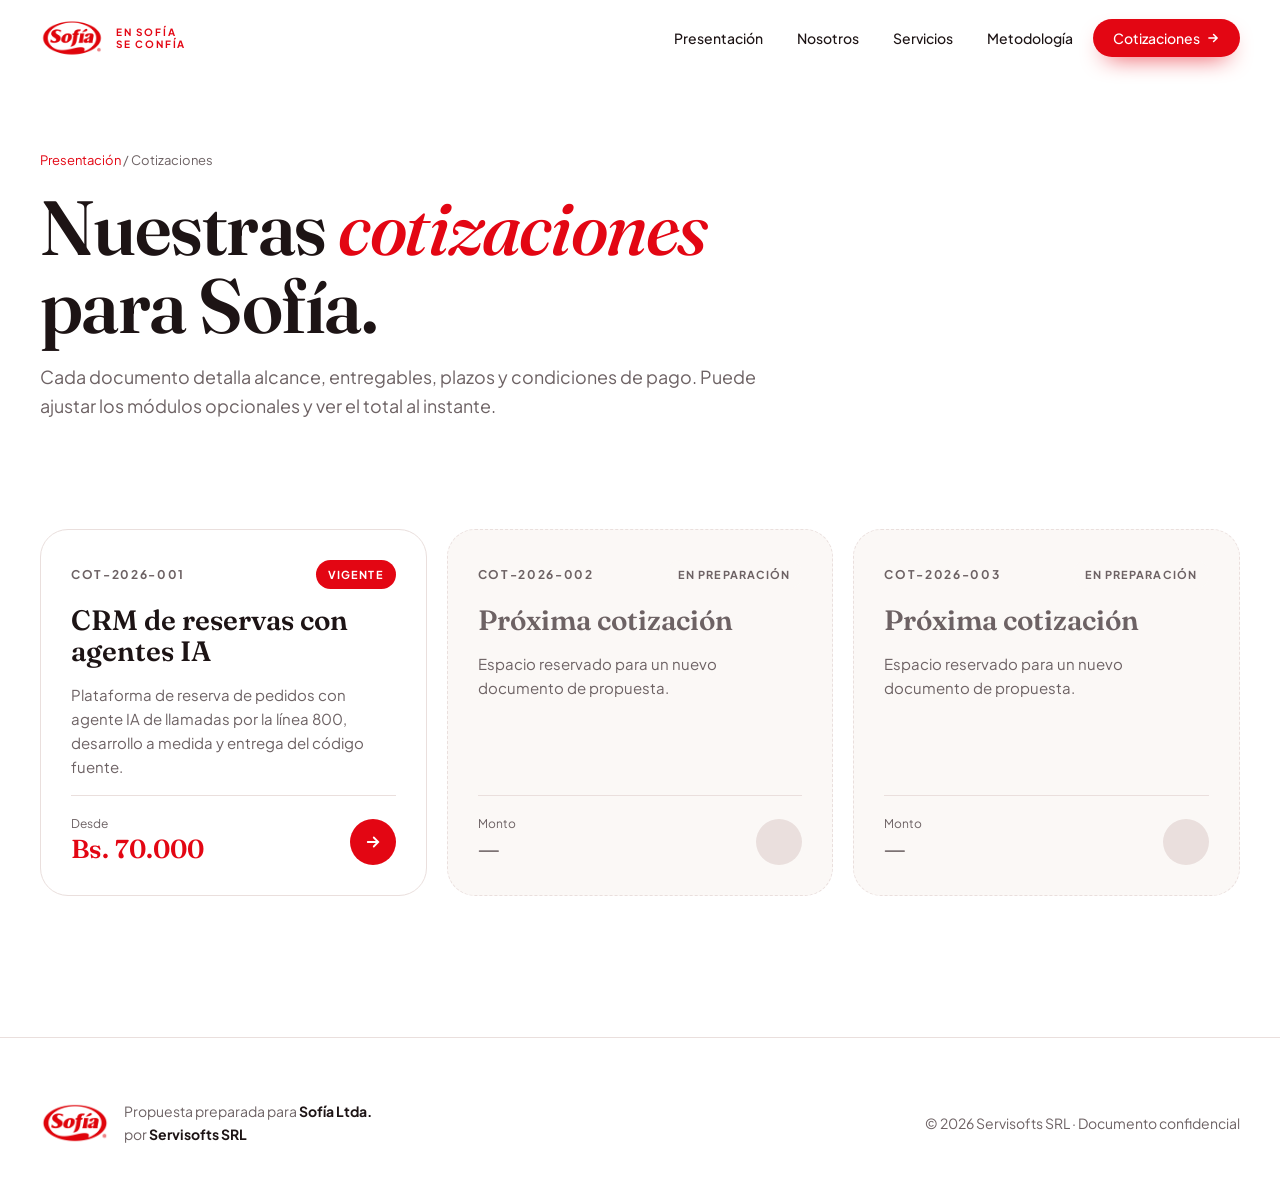
==== commit c1d137d6: "Cotización: cobrar carga masiva, dashboards y KPIs (Bs. 8.000, 3 semanas) Co-Authored-By: Claude Opu" ====
--- a/cotizaciones/index.html
+++ b/cotizaciones/index.html
@@ -65,7 +65,7 @@
             <h3>CRM de reservas con agentes IA</h3>
             <p>Plataforma de reserva de pedidos con agente IA de llamadas por la línea 800, desarrollo a medida y entrega del código fuente.</p>
             <div class="qcard__foot">
-              <div class="qcard__price"><small>Desde</small><b>Bs. 62.000</b></div>
+              <div class="qcard__price"><small>Desde</small><b>Bs. 70.000</b></div>
               <span class="qcard__arrow"><svg width="18" height="18" viewBox="0 0 24 24" fill="none" stroke="currentColor" stroke-width="2.4" stroke-linecap="round"><path d="M5 12h14M13 6l6 6-6 6"/></svg></span>
             </div>
           </a>
